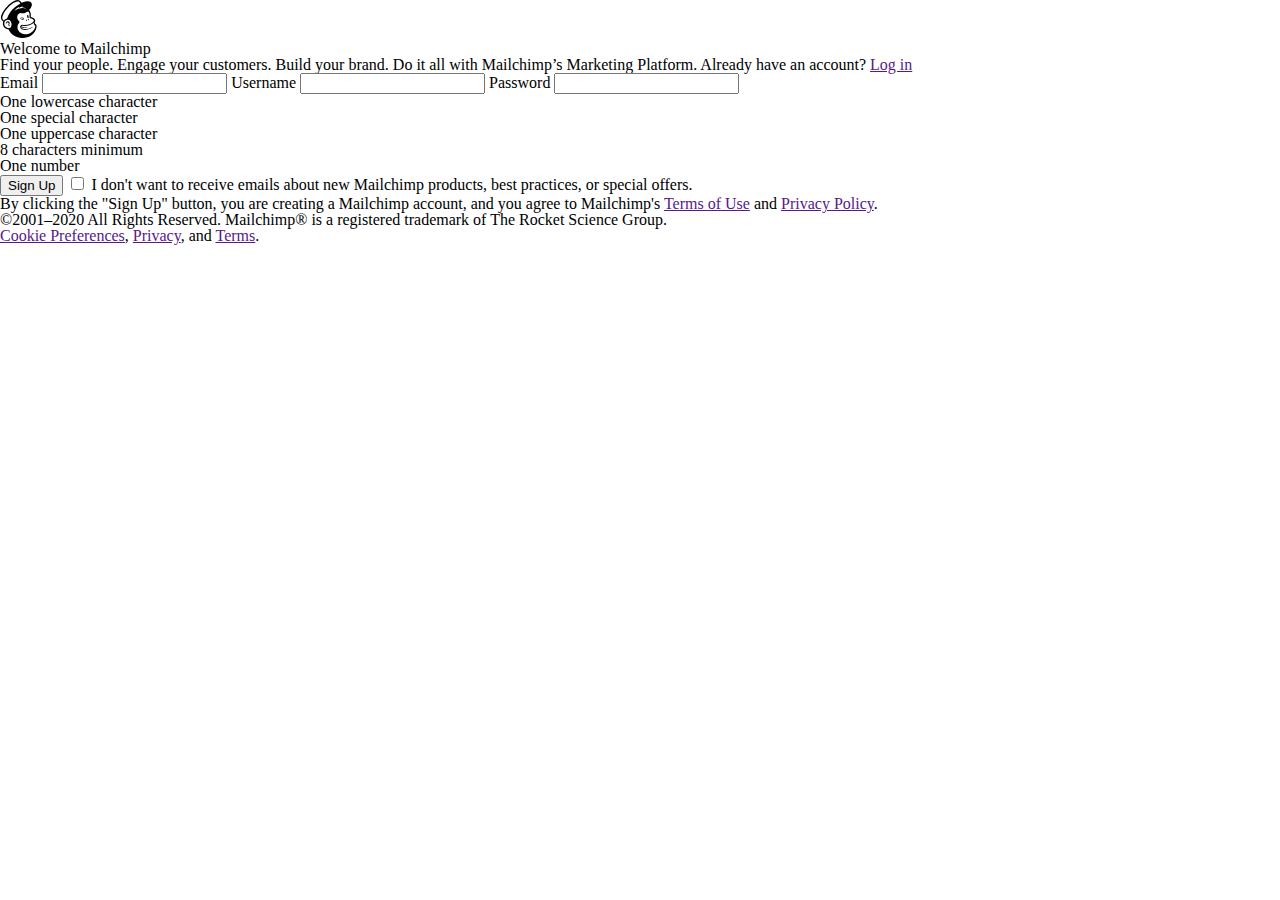
==== index.html @ 612903ad "html" ====
<!DOCTYPE html>
<html>
<head>
	<title>Mailchimp HTML Form</title>
	<link href="reset.css" rel="stylesheet" />
	<link href="styles.css" rel="stylesheet" />
</head>
<body>
	<header>
		<svg id="logo" viewBox="0 0 40 40"><path d="M37.03 25.32c.57 0 1.47.66 1.47 2.26 0 1.58-.65 3.38-.8 3.77C35.32 37.03 29.7 40.2 23 40c-6.24-.19-11.57-3.5-13.9-8.9a6.13 6.13 0 0 1-3.97-1.6 5.9 5.9 0 0 1-2.02-3.78 6.5 6.5 0 0 1 .37-2.99l-1.31-1.11C-3.83 16.52 14.92-4.42 20.9.84l2.04 2.01 1.12-.47c5.26-2.2 9.52-1.14 9.53 2.36 0 1.81-1.15 3.93-3 5.85.67.62 1.2 1.6 1.52 2.7.25.83.3 1.67.32 2.2l.07 2.5.74.2c1.42.4 2.42.93 2.91 1.45.5.52.73 1.02.82 1.6a3.1 3.1 0 0 1-.55 2.26s.16.35.32.85l.28.97zm-14.56 2.63zm14.63.16c.15-.95-.06-1.31-.35-1.49-.3-.19-.66-.12-.66-.12s-.17-1.13-.63-2.16a13.83 13.83 0 0 1-4.53 2.26c-1.56.45-3.68.8-6.04.65-1.31-.1-2.18-.49-2.5.58 2.99 1.1 6.16.63 6.16.63.06 0 .11.04.12.1 0 .05-.02.1-.07.12 0 0-2.43 1.13-6.3-.07.1.91.99 1.32 1.41 1.49.53.2 1.12.3 1.12.3 4.79.83 9.27-1.92 10.28-2.62.07-.05.12 0 .06.1l-.1.13c-1.23 1.6-4.55 3.46-8.87 3.46-1.88 0-3.76-.67-4.45-1.7-1.08-1.58-.06-3.9 1.73-3.66l.78.09a16.3 16.3 0 0 0 8.13-1.31c2.44-1.14 3.36-2.4 3.22-3.4a1.46 1.46 0 0 0-.42-.83 5.25 5.25 0 0 0-2.3-1.1c-.39-.1-.65-.18-.93-.27-.5-.17-.76-.3-.81-1.25l-.13-2.47c-.04-1.05-.17-2.48-1.05-3.07a1.48 1.48 0 0 0-.76-.25c-.26 0-.4.04-.45.05-.5.08-.8.35-1.18.67A4.04 4.04 0 0 1 24.51 14c-.62-.03-1.28-.13-2.03-.17l-.44-.03c-1.73-.08-3.6 1.42-3.9 3.56-.44 2.98 1.7 4.52 2.33 5.43.08.1.17.26.17.4 0 .17-.11.31-.22.43a7.66 7.66 0 0 0-1.36 8.03c1.57 3.68 6.43 5.4 11.18 3.84.63-.21 1.23-.47 1.8-.77 1.07-.52 2-1.24 2.76-2.07a8.27 8.27 0 0 0 2.3-4.54zm-7.9-9.2a3.23 3.23 0 0 1-.52-1.28c-.2-.96-.18-1.65.37-1.74.56-.09.82.49 1.02 1.44.14.64.11 1.23-.04 1.57a3.2 3.2 0 0 0-.82 0zm-4.74.75c-.4-.18-.91-.37-1.53-.34-.88.06-1.65.45-1.87.42-.09-.01-.13-.05-.14-.1-.04-.17.22-.44.48-.63.8-.58 1.84-.71 2.72-.33.42.18.82.5 1.02.83.1.15.11.27.05.33-.1.1-.34-.01-.73-.18zm-.8.45c.71-.08 1.23.25 1.35.45.05.08.03.14.02.16-.06.1-.18.08-.44.05a3.27 3.27 0 0 0-1.66.17s-.26.1-.38.1a.12.12 0 0 1-.12-.12c0-.1.1-.26.25-.4.18-.16.46-.33.98-.4zm3.94 1.68c-.35-.17-.53-.52-.4-.78.12-.26.5-.32.86-.15.35.17.53.52.4.78-.12.25-.5.32-.86.15zm2.25-1.98c.29 0 .51.33.5.72 0 .4-.23.7-.52.7-.28 0-.5-.32-.5-.72 0-.39.24-.7.52-.7zm-14.77-8.58c-.06.06.02.15.09.1A15.1 15.1 0 0 1 27.1 8.94c.07.02.12-.11.05-.15-1-.57-2.54-.95-3.63-.96-.06 0-.09-.06-.05-.1.19-.26.44-.51.68-.7.05-.04.02-.12-.05-.12-1.55.1-3.32.84-4.34 1.54-.05.04-.12 0-.1-.07.07-.38.32-.89.45-1.13.04-.05-.03-.11-.08-.08a17.67 17.67 0 0 0-4.95 4.06zm-7.72 8.2c1.71-4.61 4.57-8.87 8.35-11.8 2.81-2.35 5.84-4.04 5.84-4.04s-1.63-1.9-2.12-2.04C16.4.73 9.85 5.26 5.67 11.25c-1.69 2.43-4.1 6.73-2.95 8.94.14.27.95.97 1.38 1.34a5.15 5.15 0 0 1 3.26-2.1zm2.26 10.14c2.19-.37 2.76-2.76 2.4-5.1-.4-2.66-2.2-3.6-3.4-3.66-.34-.02-.65.01-.9.06-2.17.44-3.39 2.29-3.15 4.7.22 2.16 2.4 4 4.43 4.05.2 0 .41-.01.62-.05zm.83-2.72c.1-.03.22-.06.3.03.02.03.06.1.01.21-.08.19-.4.44-.85.43-.47-.04-1-.38-1.06-1.23-.04-.42.12-.94.22-1.2a1.12 1.12 0 0 0-1.3-1.52c-.3.07-.54.24-.7.5a2.64 2.64 0 0 0-.3.7c-.1.27-.25.35-.36.33-.05 0-.12-.04-.17-.16-.12-.34-.02-1.29.61-1.98a1.9 1.9 0 0 1 1.63-.6c.63.09 1.16.47 1.48 1.09.43.82.05 1.68-.18 2.2l-.06.15c-.15.34-.16.64-.03.84.1.15.28.24.49.24.1 0 .19-.02.27-.03z"/></svg>
	</header>
	<main>
		<h1>Welcome to Mailchimp</h1>
		<p>Find your people. Engage your customers. Build your brand. Do it all with Mailchimp’s Marketing Platform. Already have an account? <a href="">Log in</a></p>
		<form id="signup-form" action="" method="post">
			<label for="email">Email</label>
			<input id="email" type="email" name="email" />
			<label for="username">Username</label>
			<input id="username" type="text" name="username" />
			<label for="password">Password</label>
			<input id="password" type="text" name="password" />
			<ul>
				<li>One lowercase character</li>
				<li>One special character</li>
				<li>One uppercase character</li>
				<li>8 characters minimum</li>
				<li>One number</li>
			</ul>
			<button id="sign-up" type="submit">Sign Up</button>
			<input id="opt-out" type="checkbox" name="opt-out" />
			<label for="opt-out">I don't want to receive emails about new Mailchimp products, best practices, or special offers.</label>
		</form>
		<p>By clicking the "Sign Up" button, you are creating a Mailchimp account, and you agree to Mailchimp's <a href="">Terms of Use</a> and <a href="">Privacy Policy</a>.</p>
	</main>
	<footer>
		<p>©2001–2020 All Rights Reserved. Mailchimp® is a registered trademark of The Rocket Science Group.</p>
		<p><a href="">Cookie Preferences</a>, <a href="">Privacy</a>, and <a href="">Terms</a>.</p>
	</footer>
</body>
</html>
---- styles.css ----
#logo { height: 38px; }
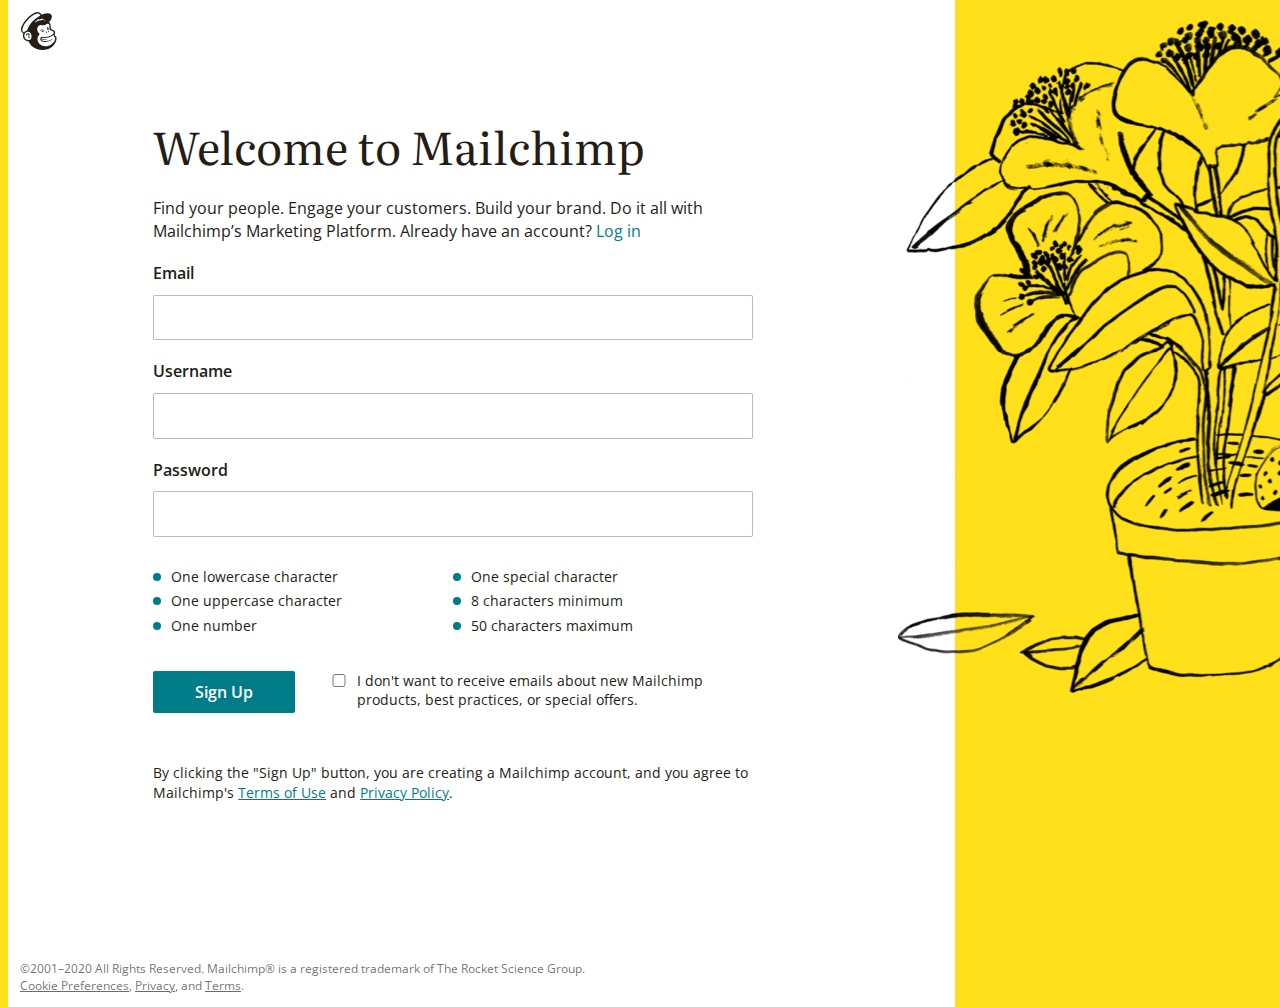
==== commit c8f2bf4e: "css styling" ====
--- a/index.html
+++ b/index.html
@@ -2,6 +2,8 @@
 <html>
 <head>
 	<title>Mailchimp HTML Form</title>
+	<link href="https://fonts.googleapis.com/css2?family=Literata&family=Open+Sans:ital,wght@0,400;0,600;1,400;1,600&display=swap" rel="stylesheet">
+
 	<link href="reset.css" rel="stylesheet" />
 	<link href="styles.css" rel="stylesheet" />
 </head>
@@ -10,31 +12,40 @@
 		<svg id="logo" viewBox="0 0 40 40"><path d="M37.03 25.32c.57 0 1.47.66 1.47 2.26 0 1.58-.65 3.38-.8 3.77C35.32 37.03 29.7 40.2 23 40c-6.24-.19-11.57-3.5-13.9-8.9a6.13 6.13 0 0 1-3.97-1.6 5.9 5.9 0 0 1-2.02-3.78 6.5 6.5 0 0 1 .37-2.99l-1.31-1.11C-3.83 16.52 14.92-4.42 20.9.84l2.04 2.01 1.12-.47c5.26-2.2 9.52-1.14 9.53 2.36 0 1.81-1.15 3.93-3 5.85.67.62 1.2 1.6 1.52 2.7.25.83.3 1.67.32 2.2l.07 2.5.74.2c1.42.4 2.42.93 2.91 1.45.5.52.73 1.02.82 1.6a3.1 3.1 0 0 1-.55 2.26s.16.35.32.85l.28.97zm-14.56 2.63zm14.63.16c.15-.95-.06-1.31-.35-1.49-.3-.19-.66-.12-.66-.12s-.17-1.13-.63-2.16a13.83 13.83 0 0 1-4.53 2.26c-1.56.45-3.68.8-6.04.65-1.31-.1-2.18-.49-2.5.58 2.99 1.1 6.16.63 6.16.63.06 0 .11.04.12.1 0 .05-.02.1-.07.12 0 0-2.43 1.13-6.3-.07.1.91.99 1.32 1.41 1.49.53.2 1.12.3 1.12.3 4.79.83 9.27-1.92 10.28-2.62.07-.05.12 0 .06.1l-.1.13c-1.23 1.6-4.55 3.46-8.87 3.46-1.88 0-3.76-.67-4.45-1.7-1.08-1.58-.06-3.9 1.73-3.66l.78.09a16.3 16.3 0 0 0 8.13-1.31c2.44-1.14 3.36-2.4 3.22-3.4a1.46 1.46 0 0 0-.42-.83 5.25 5.25 0 0 0-2.3-1.1c-.39-.1-.65-.18-.93-.27-.5-.17-.76-.3-.81-1.25l-.13-2.47c-.04-1.05-.17-2.48-1.05-3.07a1.48 1.48 0 0 0-.76-.25c-.26 0-.4.04-.45.05-.5.08-.8.35-1.18.67A4.04 4.04 0 0 1 24.51 14c-.62-.03-1.28-.13-2.03-.17l-.44-.03c-1.73-.08-3.6 1.42-3.9 3.56-.44 2.98 1.7 4.52 2.33 5.43.08.1.17.26.17.4 0 .17-.11.31-.22.43a7.66 7.66 0 0 0-1.36 8.03c1.57 3.68 6.43 5.4 11.18 3.84.63-.21 1.23-.47 1.8-.77 1.07-.52 2-1.24 2.76-2.07a8.27 8.27 0 0 0 2.3-4.54zm-7.9-9.2a3.23 3.23 0 0 1-.52-1.28c-.2-.96-.18-1.65.37-1.74.56-.09.82.49 1.02 1.44.14.64.11 1.23-.04 1.57a3.2 3.2 0 0 0-.82 0zm-4.74.75c-.4-.18-.91-.37-1.53-.34-.88.06-1.65.45-1.87.42-.09-.01-.13-.05-.14-.1-.04-.17.22-.44.48-.63.8-.58 1.84-.71 2.72-.33.42.18.82.5 1.02.83.1.15.11.27.05.33-.1.1-.34-.01-.73-.18zm-.8.45c.71-.08 1.23.25 1.35.45.05.08.03.14.02.16-.06.1-.18.08-.44.05a3.27 3.27 0 0 0-1.66.17s-.26.1-.38.1a.12.12 0 0 1-.12-.12c0-.1.1-.26.25-.4.18-.16.46-.33.98-.4zm3.94 1.68c-.35-.17-.53-.52-.4-.78.12-.26.5-.32.86-.15.35.17.53.52.4.78-.12.25-.5.32-.86.15zm2.25-1.98c.29 0 .51.33.5.72 0 .4-.23.7-.52.7-.28 0-.5-.32-.5-.72 0-.39.24-.7.52-.7zm-14.77-8.58c-.06.06.02.15.09.1A15.1 15.1 0 0 1 27.1 8.94c.07.02.12-.11.05-.15-1-.57-2.54-.95-3.63-.96-.06 0-.09-.06-.05-.1.19-.26.44-.51.68-.7.05-.04.02-.12-.05-.12-1.55.1-3.32.84-4.34 1.54-.05.04-.12 0-.1-.07.07-.38.32-.89.45-1.13.04-.05-.03-.11-.08-.08a17.67 17.67 0 0 0-4.95 4.06zm-7.72 8.2c1.71-4.61 4.57-8.87 8.35-11.8 2.81-2.35 5.84-4.04 5.84-4.04s-1.63-1.9-2.12-2.04C16.4.73 9.85 5.26 5.67 11.25c-1.69 2.43-4.1 6.73-2.95 8.94.14.27.95.97 1.38 1.34a5.15 5.15 0 0 1 3.26-2.1zm2.26 10.14c2.19-.37 2.76-2.76 2.4-5.1-.4-2.66-2.2-3.6-3.4-3.66-.34-.02-.65.01-.9.06-2.17.44-3.39 2.29-3.15 4.7.22 2.16 2.4 4 4.43 4.05.2 0 .41-.01.62-.05zm.83-2.72c.1-.03.22-.06.3.03.02.03.06.1.01.21-.08.19-.4.44-.85.43-.47-.04-1-.38-1.06-1.23-.04-.42.12-.94.22-1.2a1.12 1.12 0 0 0-1.3-1.52c-.3.07-.54.24-.7.5a2.64 2.64 0 0 0-.3.7c-.1.27-.25.35-.36.33-.05 0-.12-.04-.17-.16-.12-.34-.02-1.29.61-1.98a1.9 1.9 0 0 1 1.63-.6c.63.09 1.16.47 1.48 1.09.43.82.05 1.68-.18 2.2l-.06.15c-.15.34-.16.64-.03.84.1.15.28.24.49.24.1 0 .19-.02.27-.03z"/></svg>
 	</header>
 	<main>
-		<h1>Welcome to Mailchimp</h1>
-		<p>Find your people. Engage your customers. Build your brand. Do it all with Mailchimp’s Marketing Platform. Already have an account? <a href="">Log in</a></p>
-		<form id="signup-form" action="" method="post">
-			<label for="email">Email</label>
-			<input id="email" type="email" name="email" />
-			<label for="username">Username</label>
-			<input id="username" type="text" name="username" />
-			<label for="password">Password</label>
-			<input id="password" type="text" name="password" />
-			<ul>
-				<li>One lowercase character</li>
-				<li>One special character</li>
-				<li>One uppercase character</li>
-				<li>8 characters minimum</li>
-				<li>One number</li>
-			</ul>
-			<button id="sign-up" type="submit">Sign Up</button>
-			<input id="opt-out" type="checkbox" name="opt-out" />
-			<label for="opt-out">I don't want to receive emails about new Mailchimp products, best practices, or special offers.</label>
-		</form>
-		<p>By clicking the "Sign Up" button, you are creating a Mailchimp account, and you agree to Mailchimp's <a href="">Terms of Use</a> and <a href="">Privacy Policy</a>.</p>
+		<div class="content">
+			<h1>Welcome to Mailchimp</h1>
+			<p id="intro">Find your people. Engage your customers. Build your brand. Do it all with Mailchimp’s Marketing Platform. Already have an account? <a href="">Log in</a></p>
+			<form id="signup-form" action="" method="post">
+				<label for="email">Email</label>
+				<input id="email" type="email" name="email" />
+				<label for="username">Username</label>
+				<input id="username" type="text" name="username" />
+				<label for="password">Password</label>
+				<input id="password" type="text" name="password" />
+				<ul>
+					<li>One lowercase character</li>
+					<li>One special character</li>
+					<li>One uppercase character</li>
+					<li>8 characters minimum</li>
+					<li>One number</li>
+					<li>50 characters maximum</li>
+				</ul>
+				<div>
+					<button id="sign-up" type="submit">Sign Up</button>
+					<fieldset>
+						<input id="opt-out" type="checkbox" name="opt-out" />
+						<label for="opt-out">I don't want to receive emails about new Mailchimp products, best practices, or special offers.</label>
+					</fieldset>
+				</div>
+				<p>By clicking the "Sign Up" button, you are creating a Mailchimp account, and you agree to Mailchimp's <a href="">Terms of Use</a> and <a href="">Privacy Policy</a>.</p>
+			</form>
+		</div>
+		
 	</main>
 	<footer>
 		<p>©2001–2020 All Rights Reserved. Mailchimp® is a registered trademark of The Rocket Science Group.</p>
 		<p><a href="">Cookie Preferences</a>, <a href="">Privacy</a>, and <a href="">Terms</a>.</p>
 	</footer>
+	<aside></aside>
 </body>
 </html>--- a/styles.css
+++ b/styles.css
@@ -1 +1,155 @@
+body {
+    border-left: 8px solid #FFE01B;
+    font-family: 'Open Sans', sans-serif;
+    font-size: 16px;
+    line-height: 1.4;
+    color: #241C15;
+    width: 100%;
+    min-height: 100vh;
+    box-sizing: border-box;
+
+    display: grid;
+    grid-template-columns: 7fr 3fr;
+    grid-template-rows: repeat (3, 1fr);
+}
+
+svg { fill: #241C15; }
+
+h1, h2, h3, h4, h5, h6 {
+    font-family: 'Literata', serif;
+    font-size: 45px;
+    margin-bottom: 20px;
+}
+
+a {
+    color: #007C89;
+    text-decoration: underline;
+}
+
+p { margin-bottom: 20px; }
+
+label {
+    display: block;
+    font-weight: 600;
+    margin: 20px 0 10px;
+}
+
+input {
+    width: 100%;
+    font-family: 'Open Sans', sans-serif;
+    font-size: 17px;
+    line-height: 1.4;
+    padding: 10px;
+    border-radius: 2px;
+    border: 1px solid rgba(36, 28, 21, 0.3);
+    box-sizing: border-box;
+}
+
+input:focus {
+    border: 2px solid #007C89;
+}
+
+input[type="checkbox"] {
+    background: #FFFFFF;
+    border: 1px solid rgba(36, 28, 21, 0.3);
+    padding: 20px;
+}
+
+ul {
+    display: grid;
+    grid-template-columns: repeat(2, 1fr);
+    font-size: 14px;
+    margin: 30px 0;
+}
+
+li { margin-bottom: 5px; }
+
+li:before {
+    content: '';
+    background-color: #007C89;
+    height: 8px;
+    width: 8px;
+    border-radius: 50%;
+    display: inline-block;
+    margin-right: 10px;
+    margin-bottom: 1px;
+}
+
+button {
+    background: #007C89;
+    border: none;
+    border-radius: 2px;
+    color: #FFFFFF;
+    padding: 10px 42px;
+
+    font-family: 'Open Sans', sans-serif;
+    font-size: 16px;
+    font-weight: 600;
+    line-height: 1.4;
+    width: max-content;
+    height: max-content;
+}
+
+fieldset {
+    display: grid;
+    grid-template-columns: repeat(2, auto);
+    grid-column-gap: 12px;
+    align-items: start;
+}
+
+fieldset label {
+    margin: 0;
+    font-weight: 400;
+    font-size: 14px;
+}
+
+header {
+    grid-area: 1 / 1 / 2 / 2;
+    margin: 12px;
+}
+
+main {
+    grid-area: 2 / 1 / 3 / 2;
+    margin: 12px;
+    padding: 35px;
+}
+
+main .content {
+    margin: 0 auto;
+    max-width: 600px;
+}
+
+form { margin-bottom: 100px; }
+
+form div {
+    display: grid;
+    grid-template-columns: repeat(2, auto);
+    grid-column-gap: 30px;
+
+    margin-bottom: 50px;
+}
+
+form p {
+    font-size: 14px;
+}
+
+footer {
+    grid-area: 3 / 1 / 4 / 2;
+    margin: 12px;
+    color: rgba(36, 28, 21, 0.65);
+    font-size: 12px;
+}
+
+footer p { margin-bottom: 0; }
+
+footer a { color: rgba(36, 28, 21, 0.65); }
+
+aside {
+    grid-area: 1 / 2 / 4 / 3;
+    background: ;
+    background: no-repeat top 0 left 0 url('img/flowers.png'), linear-gradient(to left, #ffe01b 85%, transparent 85%);
+}
+
+#intro a { text-decoration: none; }
+
 #logo { height: 38px; }